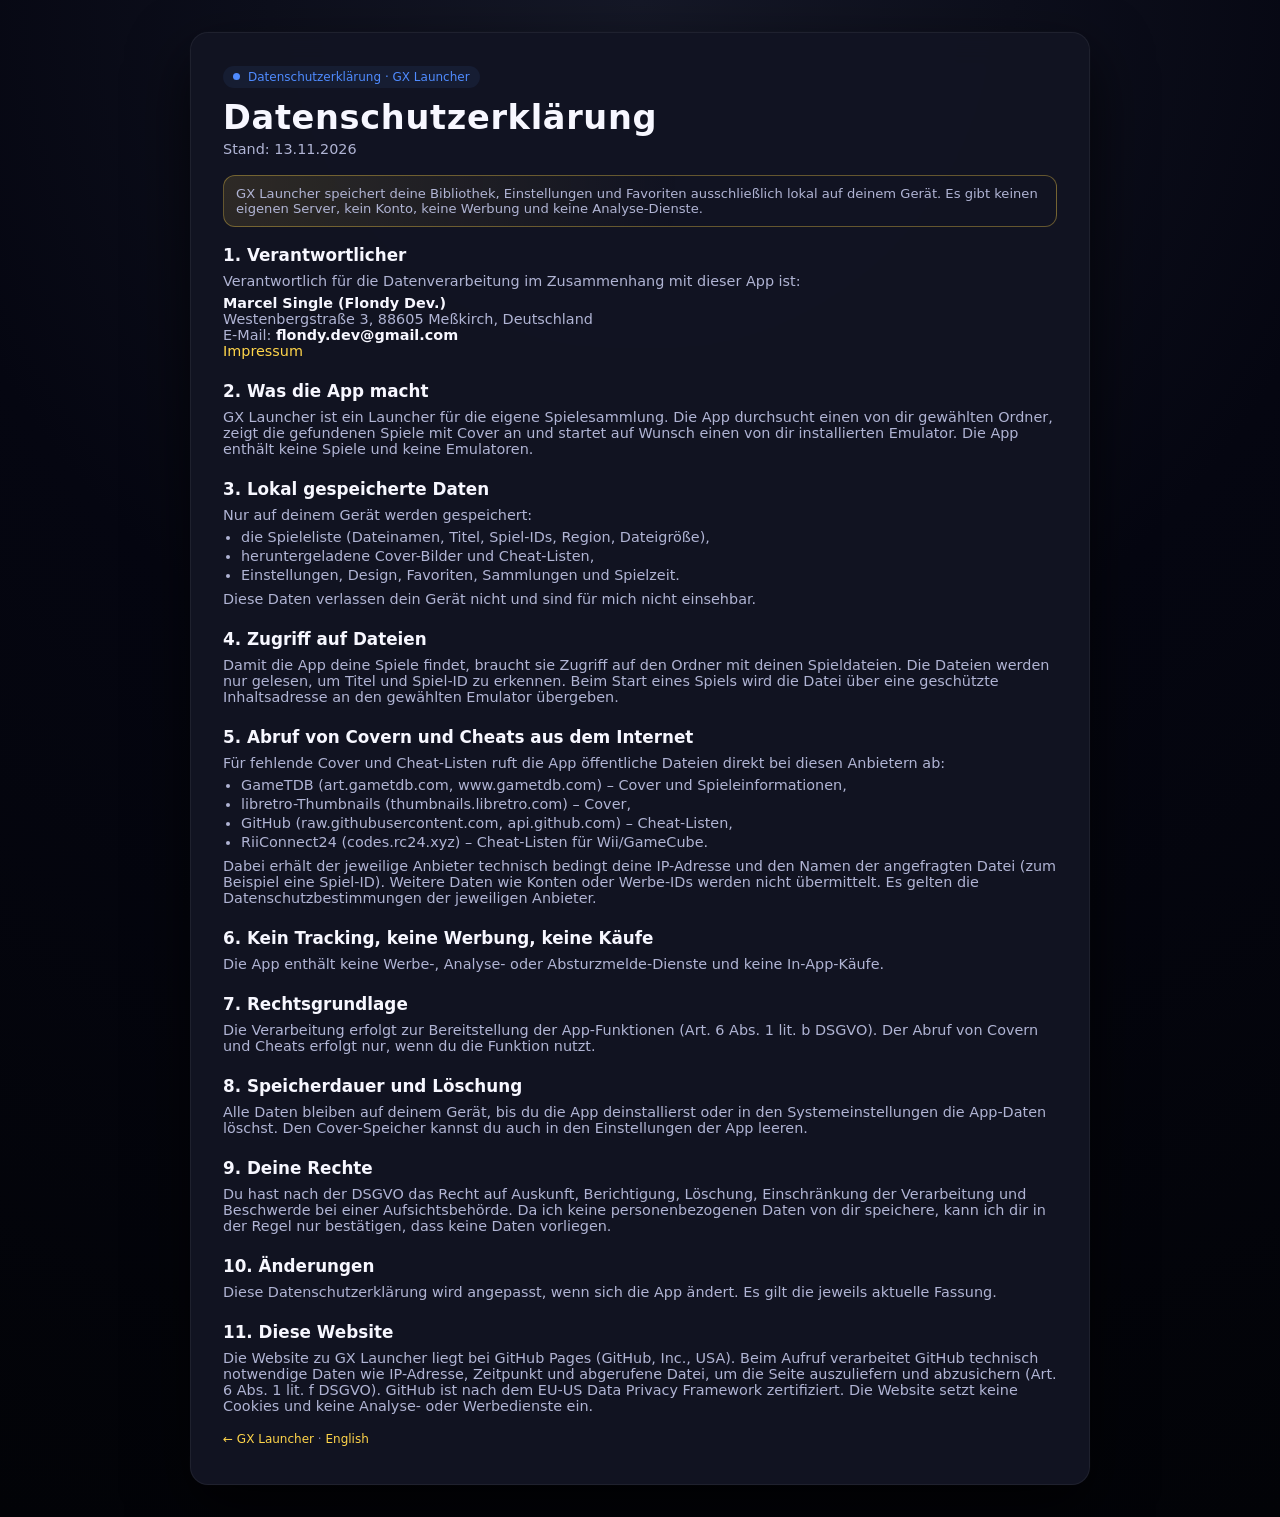
==== datenschutz.html @ a5bfe54e "Impressum- und Datenschutz-Links, Datenschutzerklärung DE/EN mit vollständigem Verantwortlichen, Fuß" ====
<!DOCTYPE html>
<html lang="de">
<head>
<meta charset="UTF-8" />
<meta name="viewport" content="width=device-width, initial-scale=1.0" />
<title>Datenschutzerklärung – GX Launcher</title>
<style>
        :root {
            --bg-gradient: radial-gradient(circle at top, #151827 0, #050611 45%, #020307 100%);
            --card-bg: rgba(18, 20, 35, 0.97);
            --card-border: rgba(255, 255, 255, 0.06);
            --accent: #4f8bff;
            --accent-soft: rgba(79, 139, 255, 0.08);
            --accent-strong: #ffd54a;
            --text-main: #f7f7ff;
            --text-muted: #b0b4d4;
        }

        * {
            box-sizing: border-box;
        }

        body {
            margin: 0;
            min-height: 100vh;
            display: flex;
            align-items: flex-start;
            justify-content: center;
            padding: 32px 16px;
            font-family: system-ui, -apple-system, BlinkMacSystemFont, "Segoe UI", sans-serif;
            background: var(--bg-gradient);
            color: var(--text-main);
        }

        .container {
            width: 100%;
            max-width: 900px;
        }

        .card {
            background: var(--card-bg);
            border-radius: 18px;
            padding: 24px 20px;
            border: 1px solid var(--card-border);
            box-shadow:
                0 24px 60px rgba(0, 0, 0, 0.7),
                0 0 0 1px rgba(255, 255, 255, 0.01);
            backdrop-filter: blur(16px);
        }

        @media (min-width: 720px) {
            .card {
                padding: 32px 32px;
            }
        }

        h1 {
            font-size: clamp(1.8rem, 3vw, 2.1rem);
            margin: 0 0 4px;
            letter-spacing: 0.02em;
        }

        .subtitle {
            font-size: 0.9rem;
            color: var(--text-muted);
            margin-bottom: 18px;
        }

        .pill {
            display: inline-flex;
            align-items: center;
            gap: 8px;
            padding: 4px 10px;
            border-radius: 999px;
            font-size: 0.75rem;
            background: var(--accent-soft);
            color: var(--accent);
            margin-bottom: 10px;
        }

        .pill-dot {
            width: 7px;
            height: 7px;
            border-radius: 50%;
            background: var(--accent);
        }

        .section {
            margin-bottom: 22px;
        }

        .section:last-of-type {
            margin-bottom: 0;
        }

        h2 {
            font-size: 1.05rem;
            margin: 0 0 8px;
        }

        h3 {
            font-size: 0.95rem;
            margin: 14px 0 6px;
        }

        p {
            margin: 0 0 6px;
            font-size: 0.9rem;
            color: var(--text-muted);
        }

        ul {
            margin: 4px 0 8px 18px;
            padding: 0;
        }

        li {
            margin-bottom: 3px;
            font-size: 0.9rem;
            color: var(--text-muted);
        }

        a {
            color: var(--accent-strong);
            text-decoration: none;
        }

        a:hover {
            text-decoration: underline;
        }

        .highlight-box {
            border-radius: 12px;
            padding: 10px 12px;
            background: radial-gradient(circle at top left, rgba(255, 213, 74, 0.12), transparent 55%);
            border: 1px solid rgba(255, 213, 74, 0.35);
            font-size: 0.82rem;
            color: var(--text-muted);
            margin-bottom: 18px;
        }

        .strong {
            font-weight: 600;
            color: var(--text-main);
        }

        .footer-note {
            margin-top: 18px;
            font-size: 0.75rem;
            color: #777ba5;
        }
    </style>
</head>
<body>
<div class="container"><div class="card">
<div class="pill"><span class="pill-dot"></span>Datenschutzerklärung · GX Launcher</div>
<h1>Datenschutzerklärung</h1><div class="subtitle">Stand: 13.11.2026</div>
<div class="highlight-box">GX Launcher speichert deine Bibliothek, Einstellungen und Favoriten ausschließlich lokal auf deinem Gerät. Es gibt keinen eigenen Server, kein Konto, keine Werbung und keine Analyse-Dienste.</div>
<div class="section"><h2>1. Verantwortlicher</h2><p>Verantwortlich für die Datenverarbeitung im Zusammenhang mit dieser App ist:</p><p><span class="strong">Marcel Single (Flondy Dev.)</span><br />Westenbergstraße 3, 88605 Meßkirch, Deutschland<br />E-Mail: <span class="strong">flondy.dev@gmail.com</span><br /><a href="https://flondy.github.io/app-store/impressum.html">Impressum</a></p></div>
<div class="section"><h2>2. Was die App macht</h2><p>GX Launcher ist ein Launcher für die eigene Spielesammlung. Die App durchsucht einen von dir gewählten Ordner, zeigt die gefundenen Spiele mit Cover an und startet auf Wunsch einen von dir installierten Emulator. Die App enthält keine Spiele und keine Emulatoren.</p></div>
<div class="section"><h2>3. Lokal gespeicherte Daten</h2><p>Nur auf deinem Gerät werden gespeichert:</p><ul><li>die Spieleliste (Dateinamen, Titel, Spiel-IDs, Region, Dateigröße),</li><li>heruntergeladene Cover-Bilder und Cheat-Listen,</li><li>Einstellungen, Design, Favoriten, Sammlungen und Spielzeit.</li></ul><p>Diese Daten verlassen dein Gerät nicht und sind für mich nicht einsehbar.</p></div>
<div class="section"><h2>4. Zugriff auf Dateien</h2><p>Damit die App deine Spiele findet, braucht sie Zugriff auf den Ordner mit deinen Spieldateien. Die Dateien werden nur gelesen, um Titel und Spiel-ID zu erkennen. Beim Start eines Spiels wird die Datei über eine geschützte Inhaltsadresse an den gewählten Emulator übergeben.</p></div>
<div class="section"><h2>5. Abruf von Covern und Cheats aus dem Internet</h2><p>Für fehlende Cover und Cheat-Listen ruft die App öffentliche Dateien direkt bei diesen Anbietern ab:</p><ul><li>GameTDB (art.gametdb.com, www.gametdb.com) – Cover und Spieleinformationen,</li><li>libretro-Thumbnails (thumbnails.libretro.com) – Cover,</li><li>GitHub (raw.githubusercontent.com, api.github.com) – Cheat-Listen,</li><li>RiiConnect24 (codes.rc24.xyz) – Cheat-Listen für Wii/GameCube.</li></ul><p>Dabei erhält der jeweilige Anbieter technisch bedingt deine IP-Adresse und den Namen der angefragten Datei (zum Beispiel eine Spiel-ID). Weitere Daten wie Konten oder Werbe-IDs werden nicht übermittelt. Es gelten die Datenschutzbestimmungen der jeweiligen Anbieter.</p></div>
<div class="section"><h2>6. Kein Tracking, keine Werbung, keine Käufe</h2><p>Die App enthält keine Werbe-, Analyse- oder Absturzmelde-Dienste und keine In-App-Käufe.</p></div>
<div class="section"><h2>7. Rechtsgrundlage</h2><p>Die Verarbeitung erfolgt zur Bereitstellung der App-Funktionen (Art. 6 Abs. 1 lit. b DSGVO). Der Abruf von Covern und Cheats erfolgt nur, wenn du die Funktion nutzt.</p></div>
<div class="section"><h2>8. Speicherdauer und Löschung</h2><p>Alle Daten bleiben auf deinem Gerät, bis du die App deinstallierst oder in den Systemeinstellungen die App-Daten löschst. Den Cover-Speicher kannst du auch in den Einstellungen der App leeren.</p></div>
<div class="section"><h2>9. Deine Rechte</h2><p>Du hast nach der DSGVO das Recht auf Auskunft, Berichtigung, Löschung, Einschränkung der Verarbeitung und Beschwerde bei einer Aufsichtsbehörde. Da ich keine personenbezogenen Daten von dir speichere, kann ich dir in der Regel nur bestätigen, dass keine Daten vorliegen.</p></div>
<div class="section"><h2>10. Änderungen</h2><p>Diese Datenschutzerklärung wird angepasst, wenn sich die App ändert. Es gilt die jeweils aktuelle Fassung.</p></div>

<div class="section"><h2>11. Diese Website</h2><p>Die Website zu GX Launcher liegt bei GitHub Pages (GitHub, Inc., USA). Beim Aufruf verarbeitet GitHub technisch notwendige Daten wie IP-Adresse, Zeitpunkt und abgerufene Datei, um die Seite auszuliefern und abzusichern (Art. 6 Abs. 1 lit. f DSGVO). GitHub ist nach dem EU-US Data Privacy Framework zertifiziert. Die Website setzt keine Cookies und keine Analyse- oder Werbedienste ein.</p></div>
<p class="footer-note"><a href="./">← GX Launcher</a> · <a href="privacy.html">English</a></p></div></div>
</body></html>
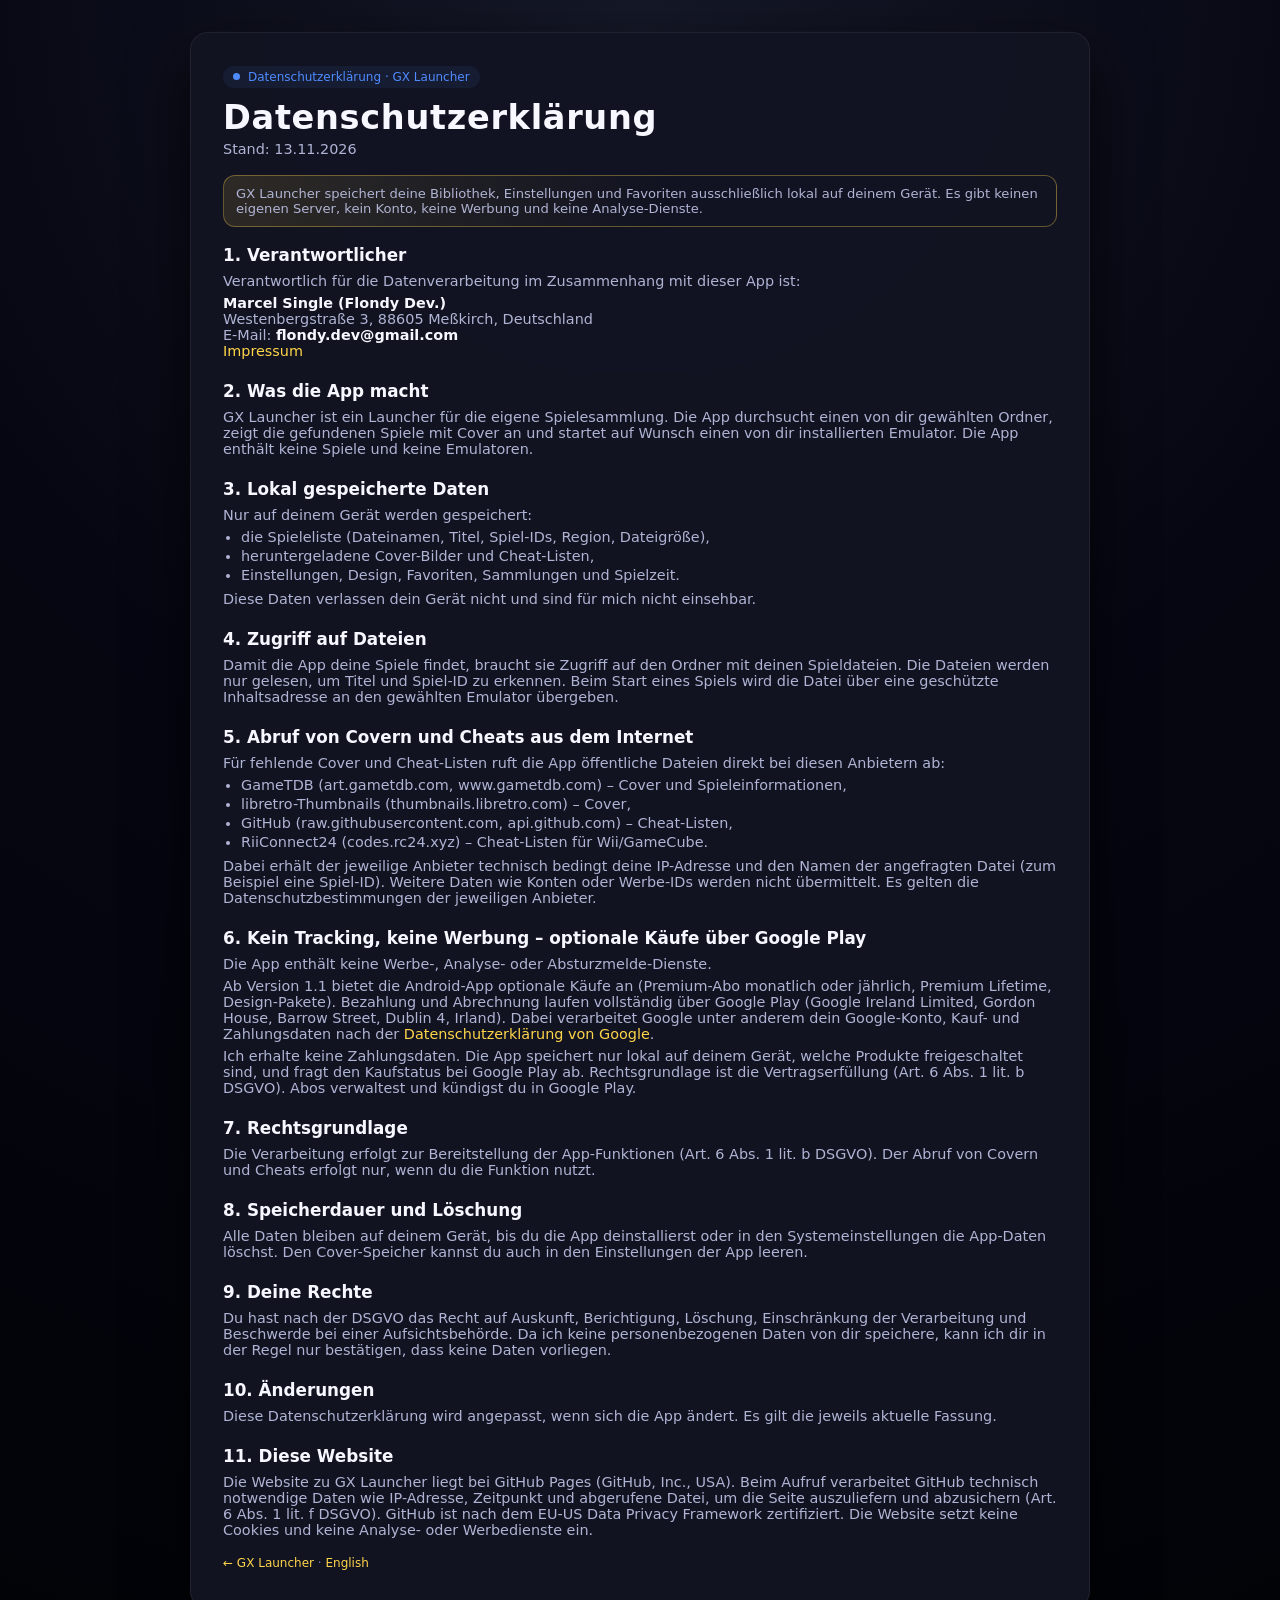
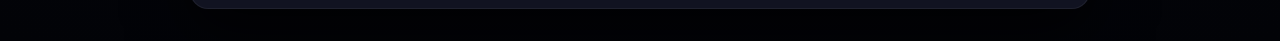
==== commit 6bf36e8f: "Datenschutz DE/EN: optionale Käufe über Google Play (ab App-Version 1.1) Co-Authored-By: Claude Opus" ====
--- a/datenschutz.html
+++ b/datenschutz.html
@@ -161,7 +161,7 @@
 <div class="section"><h2>3. Lokal gespeicherte Daten</h2><p>Nur auf deinem Gerät werden gespeichert:</p><ul><li>die Spieleliste (Dateinamen, Titel, Spiel-IDs, Region, Dateigröße),</li><li>heruntergeladene Cover-Bilder und Cheat-Listen,</li><li>Einstellungen, Design, Favoriten, Sammlungen und Spielzeit.</li></ul><p>Diese Daten verlassen dein Gerät nicht und sind für mich nicht einsehbar.</p></div>
 <div class="section"><h2>4. Zugriff auf Dateien</h2><p>Damit die App deine Spiele findet, braucht sie Zugriff auf den Ordner mit deinen Spieldateien. Die Dateien werden nur gelesen, um Titel und Spiel-ID zu erkennen. Beim Start eines Spiels wird die Datei über eine geschützte Inhaltsadresse an den gewählten Emulator übergeben.</p></div>
 <div class="section"><h2>5. Abruf von Covern und Cheats aus dem Internet</h2><p>Für fehlende Cover und Cheat-Listen ruft die App öffentliche Dateien direkt bei diesen Anbietern ab:</p><ul><li>GameTDB (art.gametdb.com, www.gametdb.com) – Cover und Spieleinformationen,</li><li>libretro-Thumbnails (thumbnails.libretro.com) – Cover,</li><li>GitHub (raw.githubusercontent.com, api.github.com) – Cheat-Listen,</li><li>RiiConnect24 (codes.rc24.xyz) – Cheat-Listen für Wii/GameCube.</li></ul><p>Dabei erhält der jeweilige Anbieter technisch bedingt deine IP-Adresse und den Namen der angefragten Datei (zum Beispiel eine Spiel-ID). Weitere Daten wie Konten oder Werbe-IDs werden nicht übermittelt. Es gelten die Datenschutzbestimmungen der jeweiligen Anbieter.</p></div>
-<div class="section"><h2>6. Kein Tracking, keine Werbung, keine Käufe</h2><p>Die App enthält keine Werbe-, Analyse- oder Absturzmelde-Dienste und keine In-App-Käufe.</p></div>
+<div class="section"><h2>6. Kein Tracking, keine Werbung – optionale Käufe über Google Play</h2><p>Die App enthält keine Werbe-, Analyse- oder Absturzmelde-Dienste.</p><p>Ab Version 1.1 bietet die Android-App optionale Käufe an (Premium-Abo monatlich oder jährlich, Premium Lifetime, Design-Pakete). Bezahlung und Abrechnung laufen vollständig über Google Play (Google Ireland Limited, Gordon House, Barrow Street, Dublin 4, Irland). Dabei verarbeitet Google unter anderem dein Google-Konto, Kauf- und Zahlungsdaten nach der <a href="https://policies.google.com/privacy">Datenschutzerklärung von Google</a>.</p><p>Ich erhalte keine Zahlungsdaten. Die App speichert nur lokal auf deinem Gerät, welche Produkte freigeschaltet sind, und fragt den Kaufstatus bei Google Play ab. Rechtsgrundlage ist die Vertragserfüllung (Art. 6 Abs. 1 lit. b DSGVO). Abos verwaltest und kündigst du in Google Play.</p></div>
 <div class="section"><h2>7. Rechtsgrundlage</h2><p>Die Verarbeitung erfolgt zur Bereitstellung der App-Funktionen (Art. 6 Abs. 1 lit. b DSGVO). Der Abruf von Covern und Cheats erfolgt nur, wenn du die Funktion nutzt.</p></div>
 <div class="section"><h2>8. Speicherdauer und Löschung</h2><p>Alle Daten bleiben auf deinem Gerät, bis du die App deinstallierst oder in den Systemeinstellungen die App-Daten löschst. Den Cover-Speicher kannst du auch in den Einstellungen der App leeren.</p></div>
 <div class="section"><h2>9. Deine Rechte</h2><p>Du hast nach der DSGVO das Recht auf Auskunft, Berichtigung, Löschung, Einschränkung der Verarbeitung und Beschwerde bei einer Aufsichtsbehörde. Da ich keine personenbezogenen Daten von dir speichere, kann ich dir in der Regel nur bestätigen, dass keine Daten vorliegen.</p></div>
